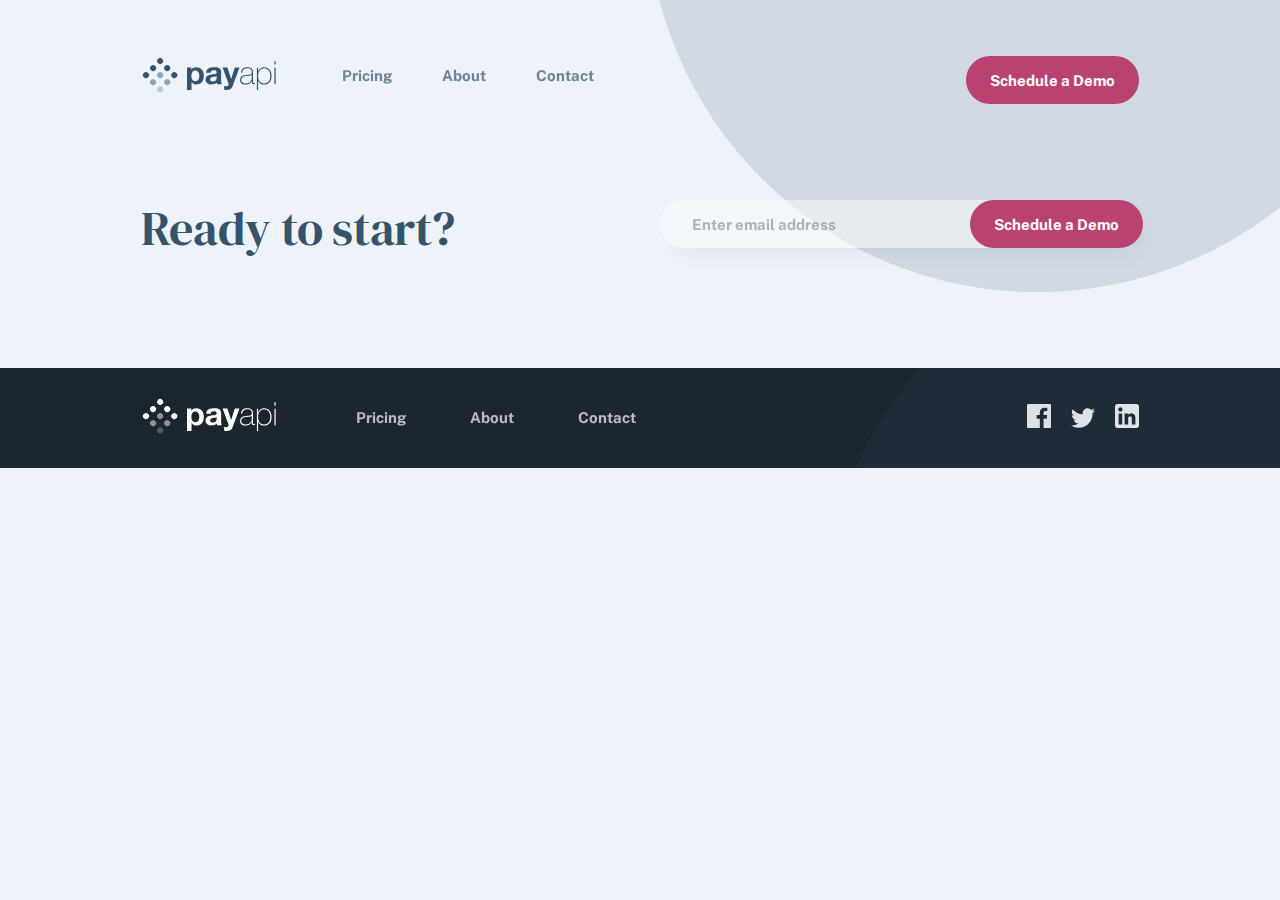
==== about.html @ 4a089a8d "finished pricing page" ====
<!DOCTYPE html>
<html lang="en">
    <head>
        <meta charset="UTF-8">
        <meta name="viewport" content="width=device-width, initial-scale=1">
        <meta http-equiv="X-UA-Compatible" content="ie=edge">
        <title>About Us - PayApi</title>
        <link rel="stylesheet" href="style.css">
        <link rel="preconnect" href="https://fonts.googleapis.com">
        <link rel="preconnect" href="https://fonts.gstatic.com" crossorigin>
        <link href="https://fonts.googleapis.com/css2?family=DM+Serif+Display&family=Public+Sans:wght@400;700&display=swap" rel="stylesheet">
    </head>
    <body>
        <nav role="navigation" class="navigation">
            <a href="index.html"><img src="assets/shared/desktop/logo.svg" alt=""></a>
            <a href="pricing.html">Pricing</a>
            <a href="about.html">About</a>
            <a href="contact.html">Contact</a>
            <button class="scheduleButton" id="navigationButton">Schedule a Demo</button>
            <img id="upperRightCircle2" src="assets/shared/desktop/bg-pattern-circle.svg" alt="">
        </nav>
        
        <div class="homeReady">
            <h5>Ready to start?</h5>
            <form class="formEnterEmail">
                <input type="email" name="email" id="" placeholder="Enter email address">
                <button class="scheduleButton">Schedule a Demo</button>
            </form>
        </div>
        <footer>
            <div class="footerLinks">
                <a href="index.html"><object data="assets/shared/desktop/logo.svg" type=""></object></a>
                <a href="pricing.html">Pricing</a>
                <a href="about.html">About</a>
                <a href="contact.html">Contact</a>
            </div>
            <div class="footerLogos">
                <img src="assets/shared/desktop/facebook.svg" alt="">
                <img src="assets/shared/desktop/twitter.svg" alt="">
                <img src="assets/shared/desktop/linkedin.svg" alt="">
            </div>
            <img id="footerCircle" src="assets/shared/desktop/bg-pattern-circle.svg" alt="">
        </footer>
    </body>
</html>
---- style.css ----
/* General Styles */

body { 
    background-color: #EDF3F8;
    overflow-x: hidden;
    margin: 0;
}

h1 {
    font-family: 'DM Serif Display', sans-serif;
    color: #36536B;
    font-weight: 400;
    font-size: 72px;
    line-height: 72px;
    letter-spacing: -0.55px;
}

h2, h3, h4, h5 { 
    font-family: 'DM Serif Display', sans-serif;
    color: #36536B;
    font-weight: 400;
    font-size: 48px;
    line-height: 56px;
    letter-spacing: -0.37px;
}

p {
    font-family: 'Public Sans', sans-serif;
    color: #6C8294;
    font-weight: 400;
    font-size: 15px;
    line-height: 28px;
}

a {
    text-decoration: none;
    font-family: 'Public Sans', sans-serif;
    color: #36536B;
    font-weight: 700;
    font-size: 15px;
    line-height: 18px;
}

li {
    font-family: 'Public Sans', sans-serif;
    font-weight: 400;
    font-size: 16px;
    line-height: 28px;
    color: #36536B;
}

.scheduleButton {
    background-color: #BA4270;
    font-family: 'Public Sans', sans-serif;
    font-weight: 700;
    color: #FBFCFE;
    font-size: 15px;
    border: none;
    border-radius: 24px;
    width: 173px;
    height: 48px;
}

.scheduleButton:hover {
    background-color: #DA6D97;
    cursor: pointer;
}


/*  SiteWide */
/*  Navigation bar */

.navigation {
    position: relative;
    display: flex;
    margin: 3.5rem 11% 0;
}

.navigation a {
    margin-top: 0.7rem;
    margin-left: 5%;
    opacity: 0.7;
}

.navigation a:hover {
    opacity: 1;
}

.navigation a:nth-child(1) {
    margin: 0 1rem 0 0;
    opacity: 1;
}

#navigationButton {
    margin-left: auto;
    position: relative;
}

#upperRightCircle {
    position: absolute;
    top: -12rem;
    right: -18rem;
    z-index: -1;
}

#upperRightCircle2 {
    position: absolute;
    top: -34rem;
    right: -18rem;
    z-index: -1;
}


/*  Footer*/

footer {
    display: flex;
    justify-content: space-between;
    align-items: center;
    position: relative;
    overflow: hidden;
    padding: 0 11%;
    background-color: #1B262F;
    height: 100px;
}

.footerLinks {
    display: flex;
    justify-content: center;
    align-items: center;
}

.footerLinks a:nth-child(1) {
    filter: brightness(0) invert(1);
    margin-right: 5rem;
    opacity: 1;
}

.footerLinks a {
    color: #FBFCFE;
    opacity: 0.7;
}

.footerLinks a:hover {
    opacity: 1;
}

.footerLinks a:nth-child(3) {
    margin: 0 4rem;
}

.footerLogos img:nth-child(2) {
    margin: 0 1rem;
}

#footerCircle {
    position: absolute;
    top: -8rem;
    right: -20rem;
    z-index: 0;
}


/*  Home page */
/*  Home Header */

.homeHeader {
    margin: 8rem 11% 0rem;
    display: flex;
    justify-content: space-between;
}

.headerText {
    max-width: 36rem;
}

.formEnterEmail {
    position: relative;
}

.formEnterEmail input {
    border-radius: 24px;
    border: none;
    background-color: #FBFCFE;
    box-shadow: 10px 10px 25px -10px rgba(54, 83, 107, 0.25);
    width: 445px;
    height: 46px;
    padding-left: 2rem;
}

input[type=email] {
    font-family: 'Public Sans', sans-serif;
    font-weight: 700;
    font-size: 15px;
    opacity: 0.5;
    color: #36536B;
}

.formEnterEmail button {
    position: absolute;
    margin-left: -10.6rem;
}

.headerText p {
    margin-left: 2rem;
}

.homeHeader img {
    margin-top: -5rem;
}


/*  Who we work with */

.homeWhoWork {
    display: flex;
    background-color: #1B262F;
    overflow: hidden;
    position: relative;
    height: 520px;
    padding: 0 11%;
}

.homeWhoWork img {
    position: absolute;
    top: -20rem;
    left: -15rem;
}

.whoWorkText {
    margin-top: 5rem;
    max-width: 28rem;
}

.whoWorkText h2 {
    color: #FBFCFE;
    margin-bottom: 1.8rem;
}

.whoWorkText p {
    color: #FBFCFE;
    opacity: 0.7;
    line-height: 28px;
    margin-bottom: 3.5rem;
}

.buttonAboutUs {
    color: #FBFCFE;
    letter-spacing: -0.115;
    border-radius: 24px;
    border: 1px solid #FBFCFE;
    padding: 1rem 2rem;
    position: absolute;
}

.buttonAboutUs:hover {
    color: #1B262F;
    background-color: #FFFFFF;
}

.whoWorkLogos {
    filter: brightness(0) invert(1);
    display: flex;
    justify-content: space-between;
    flex-wrap: wrap;
    max-width: 34rem;
    max-height: 10rem;
    margin: 13.5rem 0 0 12%;
}

.workLogos object:nth-child(1), object:nth-child(4) {
    margin-top: 0.5rem;
}


/*  Easy to implement */

.homeEasyTo {
    display: flex;
    margin: 5rem 11%;
}

.homeEasyTo img {
    margin-left: -4rem;
}

.easyToText {
    margin: 3.5rem 6% 0;
    max-width: 26rem;
}

.easyToText h3 {
    letter-spacing: -0.37px;
    margin-bottom: 0rem;
}


/*  Simple UI & UX */

.homeSimpleUi {
    position: relative;
    display: flex;
    justify-content: space-between;
    margin: -5rem 11%;
}

.simpleUiText {
    max-width: 30rem;
    margin-top: 11rem;
}

.simpleUiText h4 {
    margin-bottom: 1rem;
}

.homeSimpleUi img:nth-child(2) {
    margin-right: -3rem;
}

.homeSimpleUi img:nth-child(3) {
    position: absolute;
    top: -5rem;
    right: -35rem;
    z-index: -1;
}


/*  Home Advantages */

.homeAdvantages {
    margin: 8rem 11% 0;
    display: flex;
    justify-content: space-between;
}

.advantagesColumn {
    display: flex;
    flex-direction: column;
    align-items: center;
    max-width: 23rem;
}

.advantagesColumn p {
    text-align: center;
}


/*  Ready to start? */

.homeReady {
    display: flex;
    justify-content: space-between;
    margin: 6rem 11% 2rem;
}

.homeReady h5 {
    margin-top: 0;
}


/*  Pricing Page */
/*   */

.pricingTitle {
    margin: 7rem 11% 2rem;
}

.pricingPlans {
    margin: 0 11%;
    display: flex;
    justify-content: space-between;
    margin-bottom: 10rem;
}

.pricePlan {
    max-width: 27%;
}


.planTitle {
    color: #BA4270;
    letter-spacing: -0.246px;
    font-size: 32px;
    line-height: 40px;
}

.planDescription {
    font-style: italic;
}

.planPrice {
    font-size: 56px;
    font-family: "DM Serif Display";
    color: #36536B;
    margin-top: 2.2rem;
}

.firstLine {
    margin-bottom: 2rem;
}

.pricePlan ul {
    margin-left: -1.7rem;
}

.checkmark {
    list-style-type: '\2713';
    padding-left: 1rem;
    margin-top: 0.7rem;
}

.notChecked {
    list-style-type: none;
    padding-left: 1rem;
    margin-top: 0.7rem;
}

.secondLine {
    margin: 2rem 0
}

.pricePlan a {
    color: #36536B;
    letter-spacing: -0.115;
    border-radius: 24px;
    border: 1px solid #36536B;
    padding: 1rem 2rem;
    position: absolute;
}

.pricePlan a:hover {
    color: #FBFCFE;
    background-color: #36536B;
}
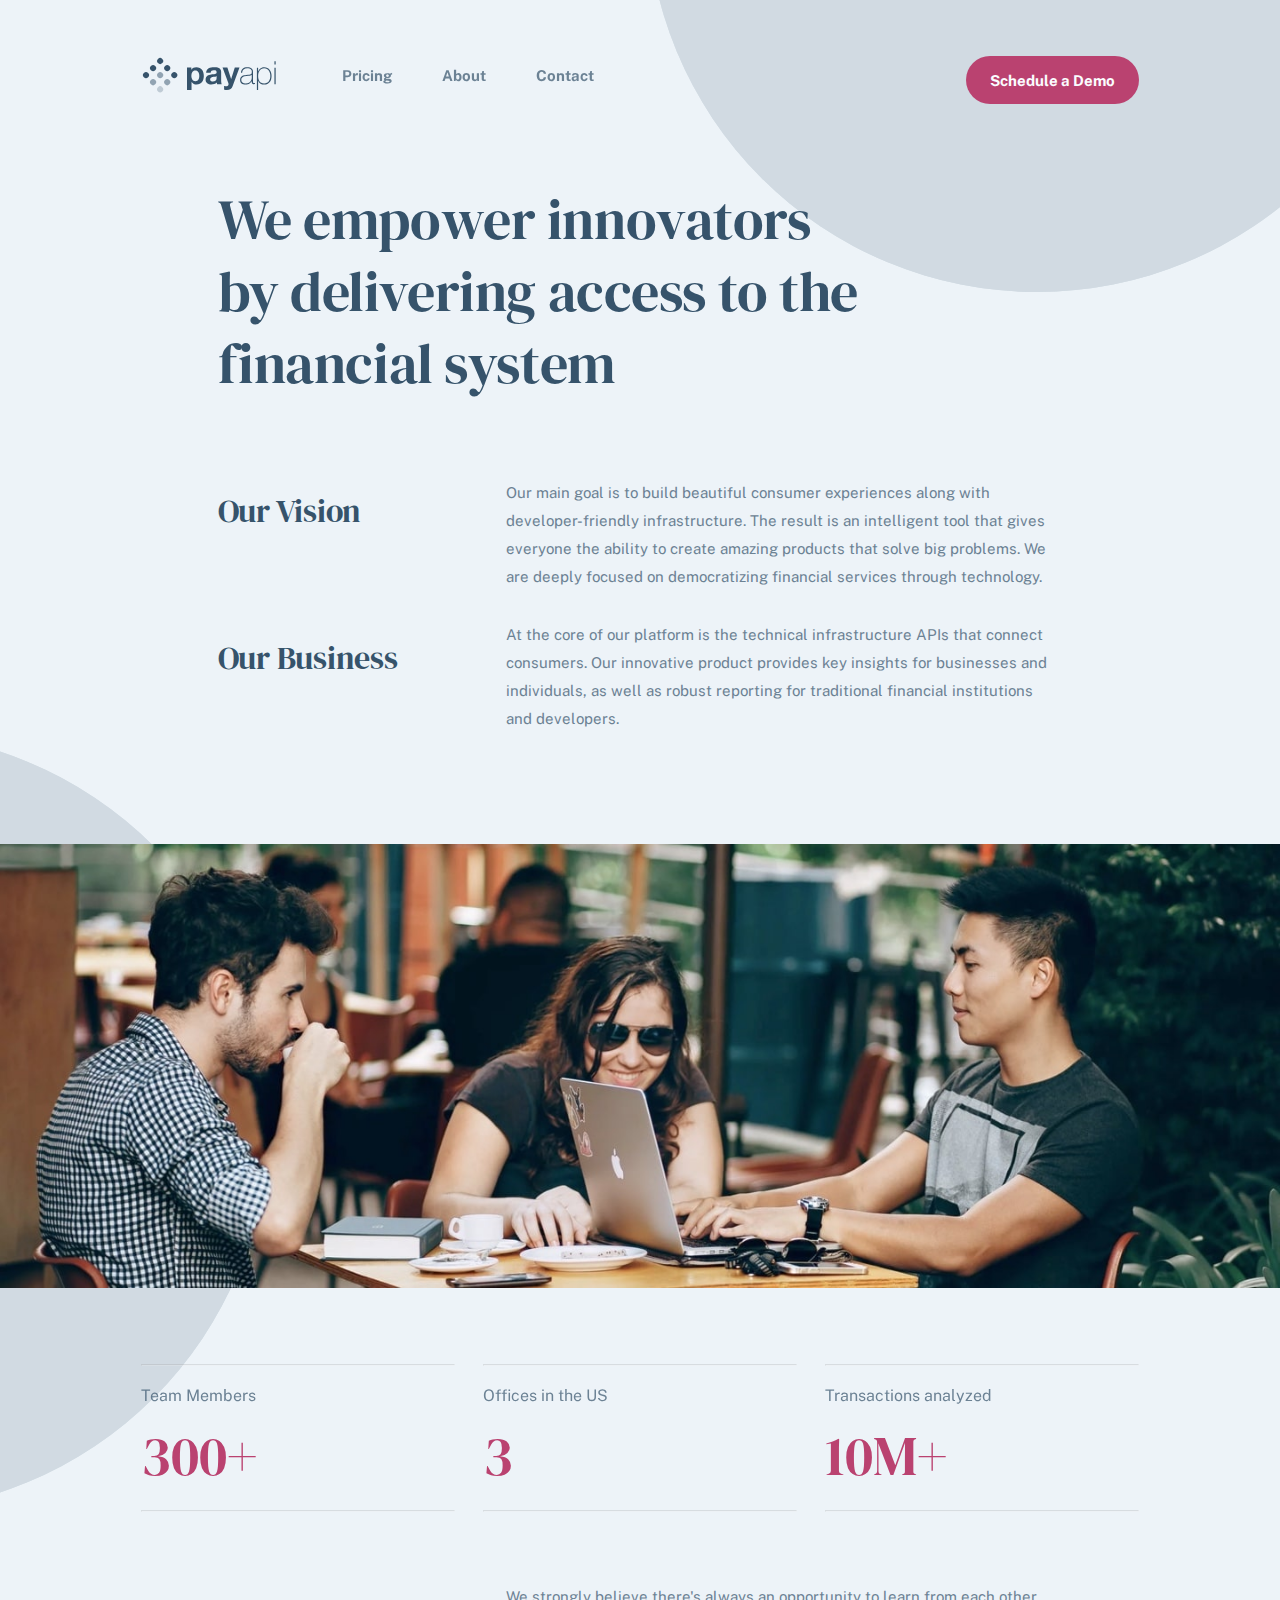
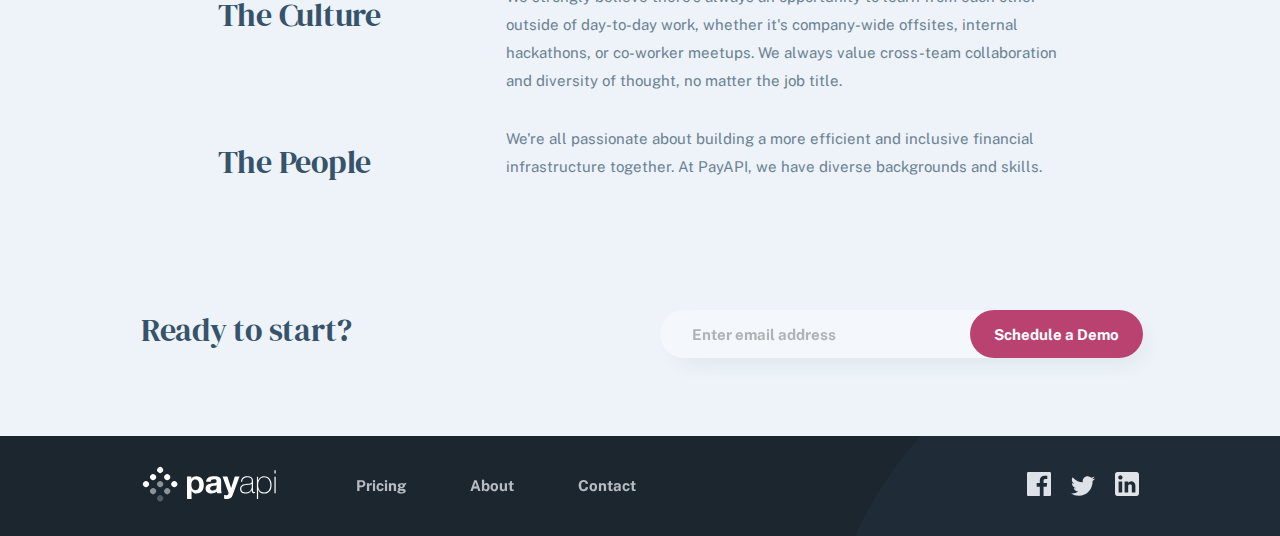
==== commit 86a5ef3b: "finished about us page" ====
--- a/about.html
+++ b/about.html
@@ -20,6 +20,58 @@
             <img id="upperRightCircle2" src="assets/shared/desktop/bg-pattern-circle.svg" alt="">
         </nav>
         
+        <div class="aboutTitle">
+            <h1>We empower innovators by delivering access to the financial system</h1>
+        </div>
+
+        <div class="aboutTextContainer">
+            <div class="aboutText">
+                <h2>Our Vision</h2>
+                <p>Our main goal is to build beautiful consumer experiences along with developer-friendly infrastructure. The result is an intelligent tool that gives everyone the ability to create amazing products that solve big problems. We are deeply focused on democratizing financial services through technology. </p>
+            </div>
+            <div class="aboutText">
+                <h3>Our Business</h3>
+                <p>At the core of our platform is the technical infrastructure APIs that connect consumers. Our innovative product provides key insights for businesses and individuals, as well as robust reporting for traditional financial institutions and developers. </p>
+            </div>
+        </div>
+
+        <div class="aboutImage">
+            <img src="assets/about/desktop/image-team-members.jpg" alt="">
+            <img src="assets/shared/desktop/bg-pattern-circle.svg" alt="">
+        </div>
+
+        <div class="aboutStatsContainer">
+            <div class="aboutStats">
+                <hr>
+                <p>Team Members</p>
+                <p>300+</p>
+                <hr>
+            </div>
+            <div class="aboutStats">
+                <hr>
+                <p>Offices in the US</p>
+                <p>3</p>
+                <hr>
+            </div>
+            <div class="aboutStats">
+                <hr>
+                <p>Transactions analyzed</p>
+                <p>10M+</p>
+                <hr>
+            </div>
+        </div>
+
+        <div class="aboutTextContainer">
+            <div class="aboutText">
+                <h2>The Culture</h2>
+                <p>We strongly believe there's always an opportunity to learn from each other outside of day-to-day work, whether it's company-wide offsites, internal hackathons, or co-worker meetups. We always value cross-team collaboration and diversity of thought, no matter the job title.</p>
+            </div>
+            <div class="aboutText">
+                <h3>The People</h3>
+                <p>We're all passionate about building a more efficient and inclusive financial infrastructure together. At PayAPI, we have diverse backgrounds and skills.</p>
+            </div>
+        </div>
+
         <div class="homeReady">
             <h5>Ready to start?</h5>
             <form class="formEnterEmail">
--- a/style.css
+++ b/style.css
@@ -47,6 +47,11 @@
     font-size: 16px;
     line-height: 28px;
     color: #36536B;
+}
+
+hr {
+    background: #36536B;
+    opacity: 0.25;
 }
 
 .scheduleButton {
@@ -359,7 +364,7 @@
 
 
 /*  Pricing Page */
-/*   */
+
 
 .pricingTitle {
     margin: 7rem 11% 2rem;
@@ -376,6 +381,7 @@
     max-width: 27%;
 }
 
+/*  price plan content */
 
 .planTitle {
     color: #BA4270;
@@ -431,4 +437,88 @@
 .pricePlan a:hover {
     color: #FBFCFE;
     background-color: #36536B;
+}
+
+
+/*  About us page */
+/*  page h1 */
+
+.aboutTitle {
+    margin: 5rem 17% 4rem;
+    max-width: 41rem;
+
+}
+
+.aboutTitle h1 {
+    font-size: 56px;
+    letter-spacing: -0.43px
+}
+
+/*  Our Vision */
+
+.aboutTextContainer {
+    margin: 0 17%;
+}
+
+.aboutText {
+    display: flex;
+}
+
+.aboutText h2, h3, h4, h5 {
+    font-size: 32px;
+    line-height: 40px;
+    letter-spacing: -0.246px;
+    min-width: 12rem;
+}
+
+.aboutText p {
+    max-width: 38rem;
+    margin-left: 6rem;
+}
+
+
+/*  Image middle of the page */
+
+.aboutImage {
+    position: relative;
+    margin: 6rem 0 4rem;
+}
+
+.aboutImage img:nth-child(1) {
+    width: 100%;
+    max-width: 100rem;
+}
+
+.aboutImage img:nth-child(2) {
+    position: absolute;
+    top: -7rem;
+    left: -32rem;
+    z-index: -1;
+}
+
+
+/*  Statistics */
+
+.aboutStatsContainer {
+    margin: 0 11% 3rem;
+    display: flex;
+    justify-content: space-between;
+}
+
+.aboutStats {
+    width: 31.5%;
+}
+
+.aboutStats p {
+    font-size: 16px;
+    opacity: 0.7;
+    color: #36536B;
+}
+
+.aboutStats p:nth-child(3) {
+    font-family: "DM Serif Display";
+    color: #BA4270;
+    font-size: 56px;
+    opacity: 1;
+    margin: 2rem 0 2.5rem;
 }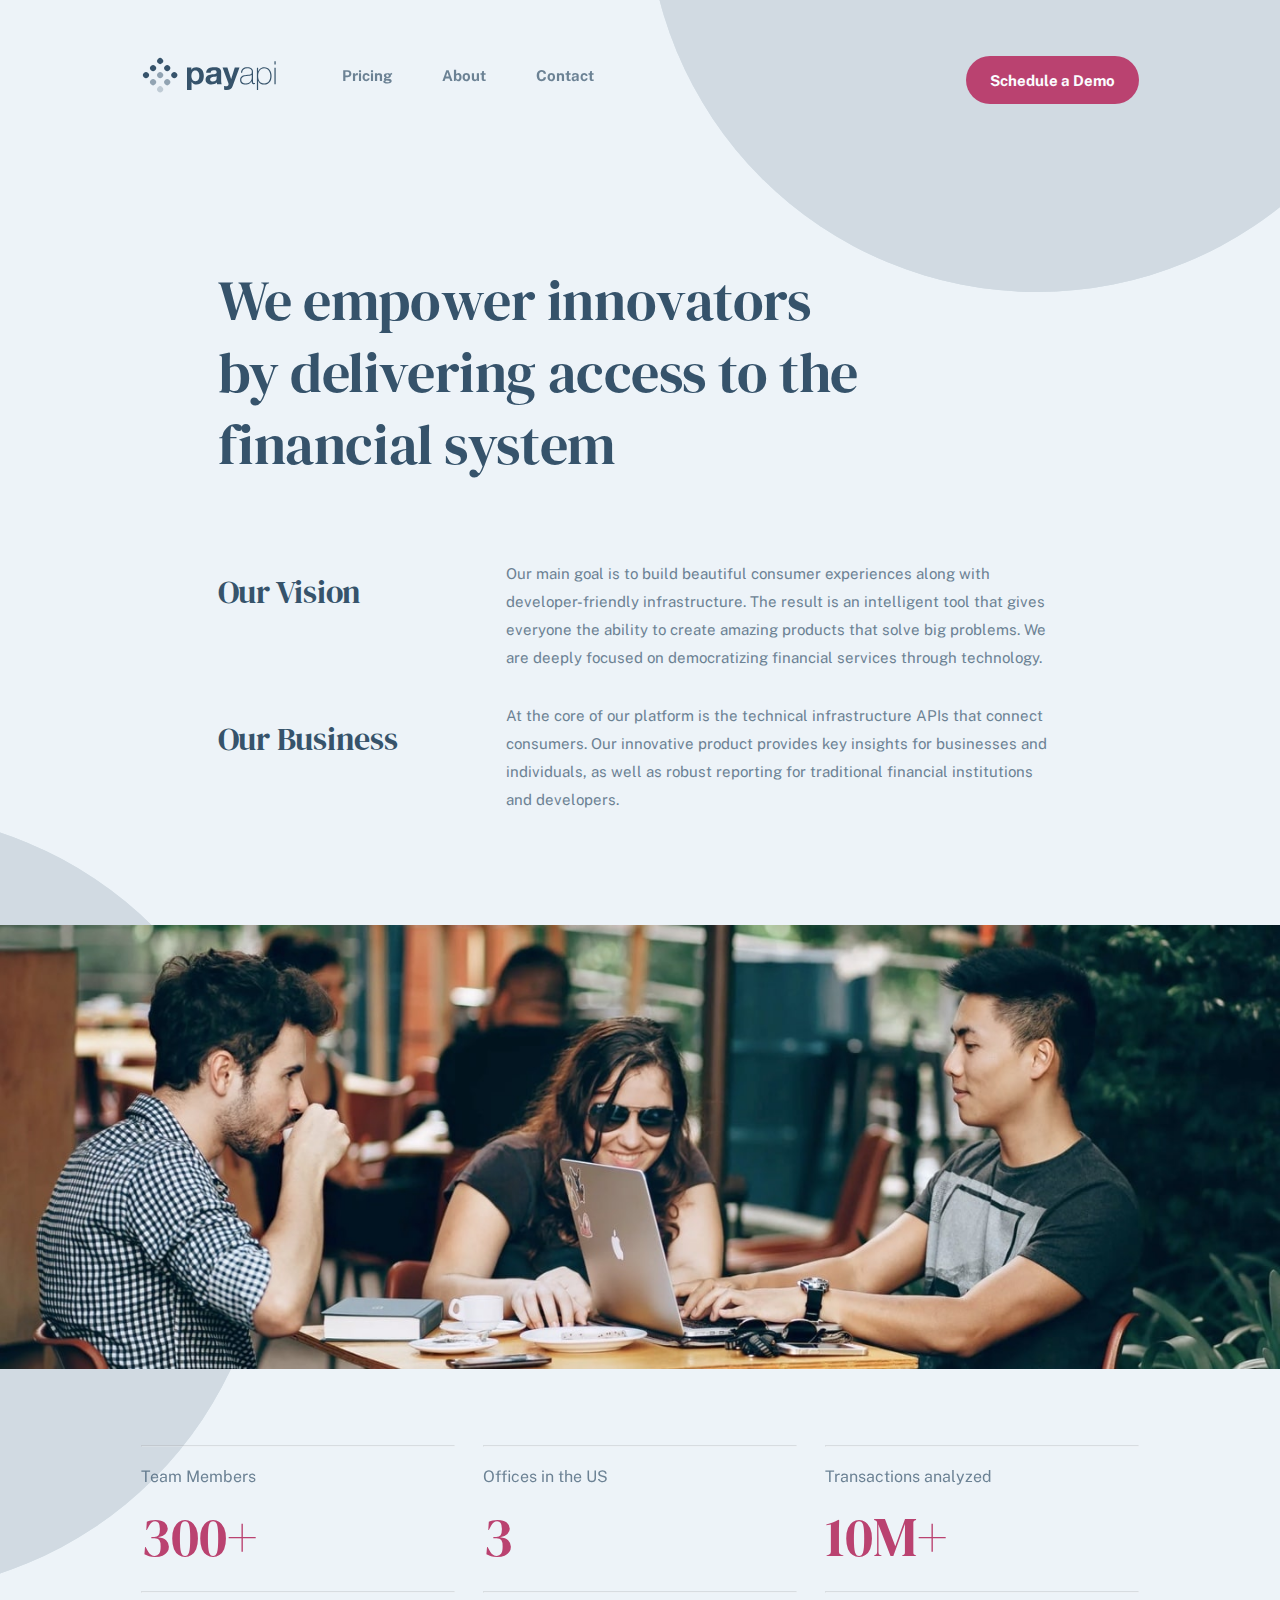
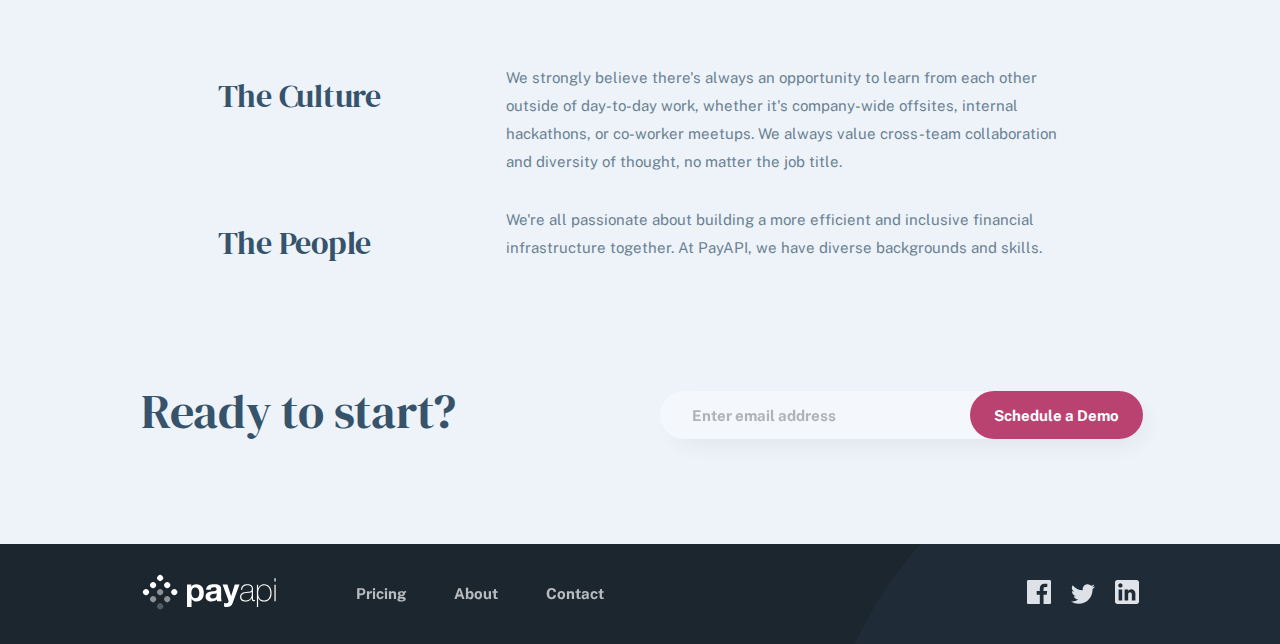
==== commit 5ff5e6c6: "started making pricing page responsive" ====
--- a/about.html
+++ b/about.html
@@ -19,6 +19,19 @@
             <button class="scheduleButton" id="navigationButton">Schedule a Demo</button>
             <img id="upperRightCircle2" src="assets/shared/desktop/bg-pattern-circle.svg" alt="">
         </nav>
+
+        <div class="mobileTopNav">
+            <a href="index.html"><img src="assets/shared/desktop/logo.svg" alt=""></a>
+            <div id="myLinks">
+                <a href="pricing.html">Pricing</a>
+                <a href="about.html">About</a>
+                <a href="contact.html">Contact</a>
+            </div>
+            <a href="javascript:void(0);" class="icon" onclick="myFunction()">
+                <img src="assets/shared/mobile/menu.svg" alt="">
+            </a>
+            <img id="upperRightCircle3" src="assets/shared/desktop/bg-pattern-circle.svg" alt="">
+        </div>
         
         <div class="aboutTitle">
             <h1>We empower innovators by delivering access to the financial system</h1>
@@ -93,5 +106,6 @@
             </div>
             <img id="footerCircle" src="assets/shared/desktop/bg-pattern-circle.svg" alt="">
         </footer>
+        <script src="script.js"></script>
     </body>
 </html>--- a/style.css
+++ b/style.css
@@ -108,77 +108,28 @@
     z-index: -1;
 }
 
-#upperRightCircle2 {
+#upperRightCircle0 {
+    position: absolute;
+    visibility: hidden;
+}
+
+#upperRightCircle2, upperRightCircle3 {
     position: absolute;
     top: -34rem;
     right: -18rem;
     z-index: -1;
 }
 
-
-/*  Footer*/
-
-footer {
-    display: flex;
-    justify-content: space-between;
-    align-items: center;
-    position: relative;
-    overflow: hidden;
-    padding: 0 11%;
-    background-color: #1B262F;
-    height: 100px;
-}
-
-.footerLinks {
-    display: flex;
-    justify-content: center;
-    align-items: center;
-}
-
-.footerLinks a:nth-child(1) {
-    filter: brightness(0) invert(1);
-    margin-right: 5rem;
-    opacity: 1;
-}
-
-.footerLinks a {
-    color: #FBFCFE;
-    opacity: 0.7;
-}
-
-.footerLinks a:hover {
-    opacity: 1;
-}
-
-.footerLinks a:nth-child(3) {
-    margin: 0 4rem;
-}
-
-.footerLogos img:nth-child(2) {
-    margin: 0 1rem;
-}
-
-#footerCircle {
+#upperRightCircle3 {
     position: absolute;
-    top: -8rem;
-    right: -20rem;
-    z-index: 0;
-}
-
-
-/*  Home page */
-/*  Home Header */
-
-.homeHeader {
-    margin: 8rem 11% 0rem;
-    display: flex;
-    justify-content: space-between;
-}
-
-.headerText {
-    max-width: 36rem;
-}
-
+    visibility: hidden;
+}
+
+.mobileTopNav {
+    visibility: hidden;
+}
+
+/*  Schedule a demo section  */
 .formEnterEmail {
     position: relative;
 }
@@ -193,7 +144,7 @@
     padding-left: 2rem;
 }
 
-input[type=email] {
+.formEnterEmail input[type=email] {
     font-family: 'Public Sans', sans-serif;
     font-weight: 700;
     font-size: 15px;
@@ -204,6 +155,68 @@
 .formEnterEmail button {
     position: absolute;
     margin-left: -10.6rem;
+}
+
+/*  Footer*/
+footer {
+    display: flex;
+    justify-content: space-between;
+    align-items: center;
+    position: relative;
+    overflow: hidden;
+    padding: 0 11%;
+    background-color: #1B262F;
+    height: 100px;
+}
+
+.footerLinks {
+    display: flex;
+    justify-content: center;
+    align-items: center;
+}
+
+.footerLinks a:nth-child(1) {
+    filter: brightness(0) invert(1);
+    margin-right: 5rem;
+    opacity: 1;
+}
+
+.footerLinks a {
+    color: #FBFCFE;
+    opacity: 0.7;
+}
+
+.footerLinks a:hover {
+    opacity: 1;
+}
+
+.footerLinks a:nth-child(3) {
+    margin: 0 3rem;
+}
+
+.footerLogos img:nth-child(2) {
+    margin: 0 1rem;
+}
+
+#footerCircle {
+    position: absolute;
+    top: -8rem;
+    right: -20rem;
+    z-index: 0;
+}
+
+
+/*  Home page */
+/*  Home Header */
+
+.homeHeader {
+    margin: 8rem 11% 0rem;
+    display: flex;
+    justify-content: space-between;
+}
+
+.headerText {
+    max-width: 36rem;
 }
 
 .headerText p {
@@ -273,7 +286,7 @@
     margin: 13.5rem 0 0 12%;
 }
 
-.workLogos object:nth-child(1), object:nth-child(4) {
+.whoWorkLogos object:nth-child(1), object:nth-child(4) {
     margin-top: 0.5rem;
 }
 
@@ -297,6 +310,8 @@
 .easyToText h3 {
     letter-spacing: -0.37px;
     margin-bottom: 0rem;
+    font-size: 48px;
+    margin-bottom: 2rem;
 }
 
 
@@ -315,7 +330,8 @@
 }
 
 .simpleUiText h4 {
-    margin-bottom: 1rem;
+    margin-bottom: 2rem;
+    font-size: 48px;
 }
 
 .homeSimpleUi img:nth-child(2) {
@@ -342,7 +358,15 @@
     display: flex;
     flex-direction: column;
     align-items: center;
-    max-width: 23rem;
+    max-width: 31%;
+}
+
+.advantagesColumn p:nth-child(2) {
+    opacity: 1;
+    color: #36536B;
+    font-weight: 700;
+    margin: 2rem 0 0.3rem 0;
+    font-size: 18px;
 }
 
 .advantagesColumn p {
@@ -360,11 +384,12 @@
 
 .homeReady h5 {
     margin-top: 0;
+    font-size: 48px;
 }
 
 
 /*  Pricing Page */
-
+/*  Header */
 
 .pricingTitle {
     margin: 7rem 11% 2rem;
@@ -419,6 +444,7 @@
     list-style-type: none;
     padding-left: 1rem;
     margin-top: 0.7rem;
+    opacity: 0.6;
 }
 
 .secondLine {
@@ -486,7 +512,7 @@
 
 .aboutImage img:nth-child(1) {
     width: 100%;
-    max-width: 100rem;
+    max-width: 120rem;
 }
 
 .aboutImage img:nth-child(2) {
@@ -521,4 +547,503 @@
     font-size: 56px;
     opacity: 1;
     margin: 2rem 0 2.5rem;
+}
+
+
+/*  Contact us page */
+/*  page h1 */
+.contactTitle {
+    margin: 5rem 11% 0;
+}
+
+.contactTitle h1 {
+    font-size: 56px;
+    max-width: 40rem;
+}
+
+/*  Contact form from top to bottom */
+.contactFormContainer {
+    margin: 4rem 11% 0;
+    display: flex;
+}
+
+.contactForm input[type=text], .contactForm input[type=email] {
+    border: none;
+    border-bottom: 1px solid #36536B;
+    opacity: 0.5;
+    font-weight: 400;
+    font-size: 15px;
+    letter-spacing: -0.115px;
+    padding: 0 0 1rem 1rem;
+    color: #36536B;
+    margin-bottom: 1.5rem;
+    background-color: #EDF3F8;
+    width: 100%;
+}
+
+.checkBox {
+    width: 24px;
+    height: 24px;
+    filter: invert(16%);
+}
+
+.checkText {
+    font-family: "Public Sans";
+    font-size: 15px;
+    font-weight: 400;
+    letter-spacing: -0.115px;
+    color: #36536B;
+    display: inline-block;
+    width: 24rem;
+    margin-left: 1rem;
+}
+
+.formButton {
+    color: #36536B;
+    font-size: 15px;
+    font-weight: 700;
+    letter-spacing: -0.115;
+    border-radius: 24px;
+    border: 1px solid #36536B;
+    padding: 1rem 3rem;
+    background-color: #EDF3F8;
+    margin: 2rem 0 0;
+}
+
+.formButton:hover {
+    color: #FBFCFE;
+    background-color: #36536B;
+    cursor: pointer;
+}
+
+/*  Contact page logos */
+.contactLogosContainer {
+    display: flex;
+    flex-direction: column;
+    justify-content: center;
+    margin: -6rem 0 0 5rem;
+}
+
+.contactLogosContainer p {
+    font-family: "DM Serif Display";
+    font-size: 24px;
+    color: #36536B;
+    opacity: 0.75;
+    max-width: 30rem;
+    margin-bottom: 2.5rem;
+}
+
+.formLogos {
+    display: flex;
+    justify-content: space-between;
+    flex-wrap: wrap;
+    max-width: 34rem;
+    margin: 0rem;
+}
+
+.formLogos object:nth-child(1) {
+    margin-top: 0.5rem;
+}
+
+.formLogos object:nth-child(4) {
+    margin-top: 2.5rem;
+}
+
+.formLogos object:nth-child(5),  .formLogos object:nth-child(6) {
+    margin-top: 2rem;
+}
+
+
+@media screen and (max-width: 1090px) {
+    /*  margins from al containers */
+    .navigation {
+        margin: 3.5rem 4% 0;
+    }
+
+    footer {
+        padding: 0 4%;
+    }
+
+    /*  Home Page */
+    .homeHeader {
+        margin: 8rem 4% 0rem;
+    }
+
+    .homeWhoWork {
+        padding: 0 4%;
+    }
+
+    .homeEasyTo {
+        margin: 5rem 4%;
+    }
+
+    .homeSimpleUi {
+        margin: -5rem 4%;
+    }
+
+    .homeAdvantages {
+        margin: 8rem 4% 0;
+    }
+
+    .homeReady {
+        margin: 6rem 4% 2rem;
+    }
+
+    /*  Pricing Page */
+    .pricingTitle {
+        margin: 7rem 4% 2rem;
+    }
+
+    .pricingPlans {
+        margin: 0 4%;
+    }
+
+    .pricePlan {
+        max-width: 31%;
+    }
+}
+
+@media screen and (max-width: 920px) {
+    /* nav circle */
+    #upperRightCircle {
+        top: -40rem;
+        margin-left: -30rem;
+        left: 50%;
+        right: 50%rem;
+        width: 949px;
+    }
+    /*  Home Page */
+    /*  Header */
+    .homeHeader {
+        flex-direction: column-reverse;
+        justify-content: space-between;
+        align-items: center;
+        margin-top: 5rem;
+        margin-bottom: 5rem;
+    }
+
+    .homeHeader img {
+        max-height: 400px;
+        margin-left: 1rem;
+        margin-bottom: -3.5rem;
+    }
+
+    .headerText {
+        display: flex;
+        flex-direction: column;
+        align-items: center;
+        max-width: 32rem;
+        text-align: center;
+    }
+
+    .headerText h1 {
+        font-size: 48px;
+    }
+
+    /*  Who we work with */
+    .homeWhoWork {
+        display: flex;
+        flex-direction: column-reverse;
+        justify-content: flex-end;
+        align-items: center;
+        height: 718px;
+    }
+
+    .whoWorkLogos {
+        height: 30rem;
+        margin: 7rem 0 0 0;
+    }
+
+    .homeWhoWork img {
+        position: absolute;
+        top: -20rem;
+        left: -15rem;
+    }
+    
+    .whoWorkText {
+        margin-top: 1rem;
+        text-align: center;
+    }
+    
+    .whoWorkText p {
+        margin-bottom: 2.5rem;
+    }
+
+    .homeWhoWork img {
+        top: -40rem;
+        margin-left: -30rem;
+        left: 50%;
+        right: 50%;
+        width: 949px;
+    }
+
+    .buttonAboutUs {
+        margin-left: -4rem;
+    }
+
+    /*  Easy to implement */
+    .homeEasyTo {
+        display: flex;
+        flex-direction: column;
+        align-items: center;
+        margin: 4rem 4%;
+    }
+    
+    .homeEasyTo img {
+        margin-left: 2.8rem;
+        max-width: 550px;
+    }
+    
+    .easyToText {
+        margin: -6rem 0 0 0;
+        text-align: center;
+        max-width: 36rem;
+    }
+    
+    /*  Simple UI & UX */
+    .homeSimpleUi {
+        flex-direction: column-reverse;
+        align-items: center;
+        justify-content: baseline;
+        margin: 0rem 4%;
+    }
+    
+    .simpleUiText {
+        max-width: 35rem;
+        margin-top: -5rem;
+        text-align: center;
+    }
+    
+    .simpleUiText h4 {
+        margin-bottom: 2rem;
+    }
+    
+    .homeSimpleUi img:nth-child(2) {
+        max-width: 503px;
+    }
+    
+    .homeSimpleUi img:nth-child(3) {
+        display: none;
+    }
+
+    /*  Home Advantages */
+    .homeAdvantages {
+        margin: 6rem 4% 0;
+        display: flex;
+        justify-content: space-between;
+    }
+
+    /*  Ready to start? */
+
+    .homeReady {
+        display: flex;
+        justify-content: space-between;
+        align-items: center;
+        flex-direction: column;
+        margin: 6rem 0 6rem;
+    }
+
+    .homeReady h5 {
+        margin-bottom: 3rem;
+    }
+
+    /*  Pricing Page */
+    .pricingTitle {
+        margin: 0rem 4% 2rem;
+        text-align: center;
+    }
+
+    .pricePlan {
+        text-align: center;
+        max-width: 32%;
+        margin-bottom: 4rem;
+    }
+
+    .pricePlan ul{
+        text-align: left;
+        margin-left: 10%;
+    }
+
+    .pricePlan a {
+        margin-left: -5rem;
+    }
+
+    .planTitle {
+        letter-spacing: -0.18px;
+        font-size: 24px;
+        line-height: 40px;
+    }
+    
+    .planPrice {
+        font-size: 48px;
+    }
+}
+
+@media screen and (max-width: 720px) {
+    .pricingPlans {
+        flex-direction: column;
+    }
+
+    .pricePlan {
+        max-width: 100%;
+    }
+
+}
+
+@media screen and (max-width: 660px) {
+    /*  Site Wide */
+    footer {
+        flex-direction: column;
+        justify-content: space-evenly;
+        height: 350px;
+    }
+    
+    .footerLinks {
+        display: flex;
+        justify-content: center;
+        align-items: center;
+        flex-direction: column;
+    }
+    
+    .footerLinks a:nth-child(1) {
+        filter: brightness(0) invert(1);
+        margin: 2rem 1rem 2rem 0;
+        margin-right: 1rem;
+        opacity: 1;
+    }
+
+    .footerLinks a:nth-child(3) {
+        margin: 2rem 0rem;
+    }
+    
+    #footerCircle {
+        top: 12rem;
+        margin-left: -30rem;
+        left: 50%;
+        right: 50%rem;
+        width: 949px;
+    }
+
+}
+
+@media screen and (max-width: 570px) {
+    /*  Site wide */
+    /*  Hide normal navigation */
+    #upperRightCircle0
+
+    .navigation {
+        visibility: hidden;
+    }
+
+    /*  Mobile navigation */
+    .mobileTopNav {
+        overflow: hidden;
+        background-color: #D2DBE3;
+        position: relative;
+        margin-top: -7rem;
+        visibility: visible;
+        padding-top: 3rem;
+        padding-bottom: 2rem;
+    }
+    
+    .mobileTopNav #myLinks {
+        display: none;
+    }
+    
+    .mobileTopNav a {
+        color: #36536B;
+        padding: 14px 16px;
+        text-decoration: none;
+        font-size: 17px;
+        display: block;
+    }
+    
+    .mobileTopNav a.icon {
+        display: block;
+        position: absolute;
+        right: 0;
+        top: 55px;
+    }
+    
+    .mobileTopNav a:hover {
+        background-color: #ddd;
+        color: white;
+    }
+    
+    .active {
+        background-color: #04AA6D;
+        color: white;
+    }
+
+    /*  Home Page */
+    /*  home header */
+    .headerText {
+        max-width: 20rem;
+    }
+
+    .headerText h1 {
+        font-size: 32px;
+        line-height: 36px;
+    }
+
+    /*  Schedule a Demo input */
+    .formEnterEmail {
+        display: flex;
+        flex-direction: column;
+        align-items: center;
+        position: relative;
+        width: 80%;
+    }
+    
+    .formEnterEmail input {
+        width: 100%;
+    }
+    
+    .formEnterEmail button {
+        position: relative;
+        margin-left: 0rem;
+        margin-top: 1rem;
+        width: 100%;
+    }
+
+    /*  Who we work with */
+    .whoWorkLogos {
+        max-width: 20rem;
+    }
+
+    .whoWorkText h2 {
+        font-size: 32px;
+        margin-bottom: 0;
+    }
+
+    /*  Easy to implement */
+    .homeEasyTo img {
+        max-width: 420px;
+    }
+
+    .easyToText h3 {
+        font-size: 36px;
+        margin: 4rem 0 1rem 0;
+    }
+
+    /*  Simple UI */
+    .homeSimpleUi img:nth-child(2) {
+        max-width: 400px;
+    }
+
+    .simpleUiText h4 {
+        font-size: 36px;
+        margin: 4rem 0 2rem 0;
+    }
+
+    /*  Home Advantages */
+    .homeAdvantages {
+        flex-direction: column;
+        margin-top: 5rem;
+    }
+
+    .advantagesColumn {
+        max-width: 100%;
+        margin-bottom: 3rem;
+    }
 }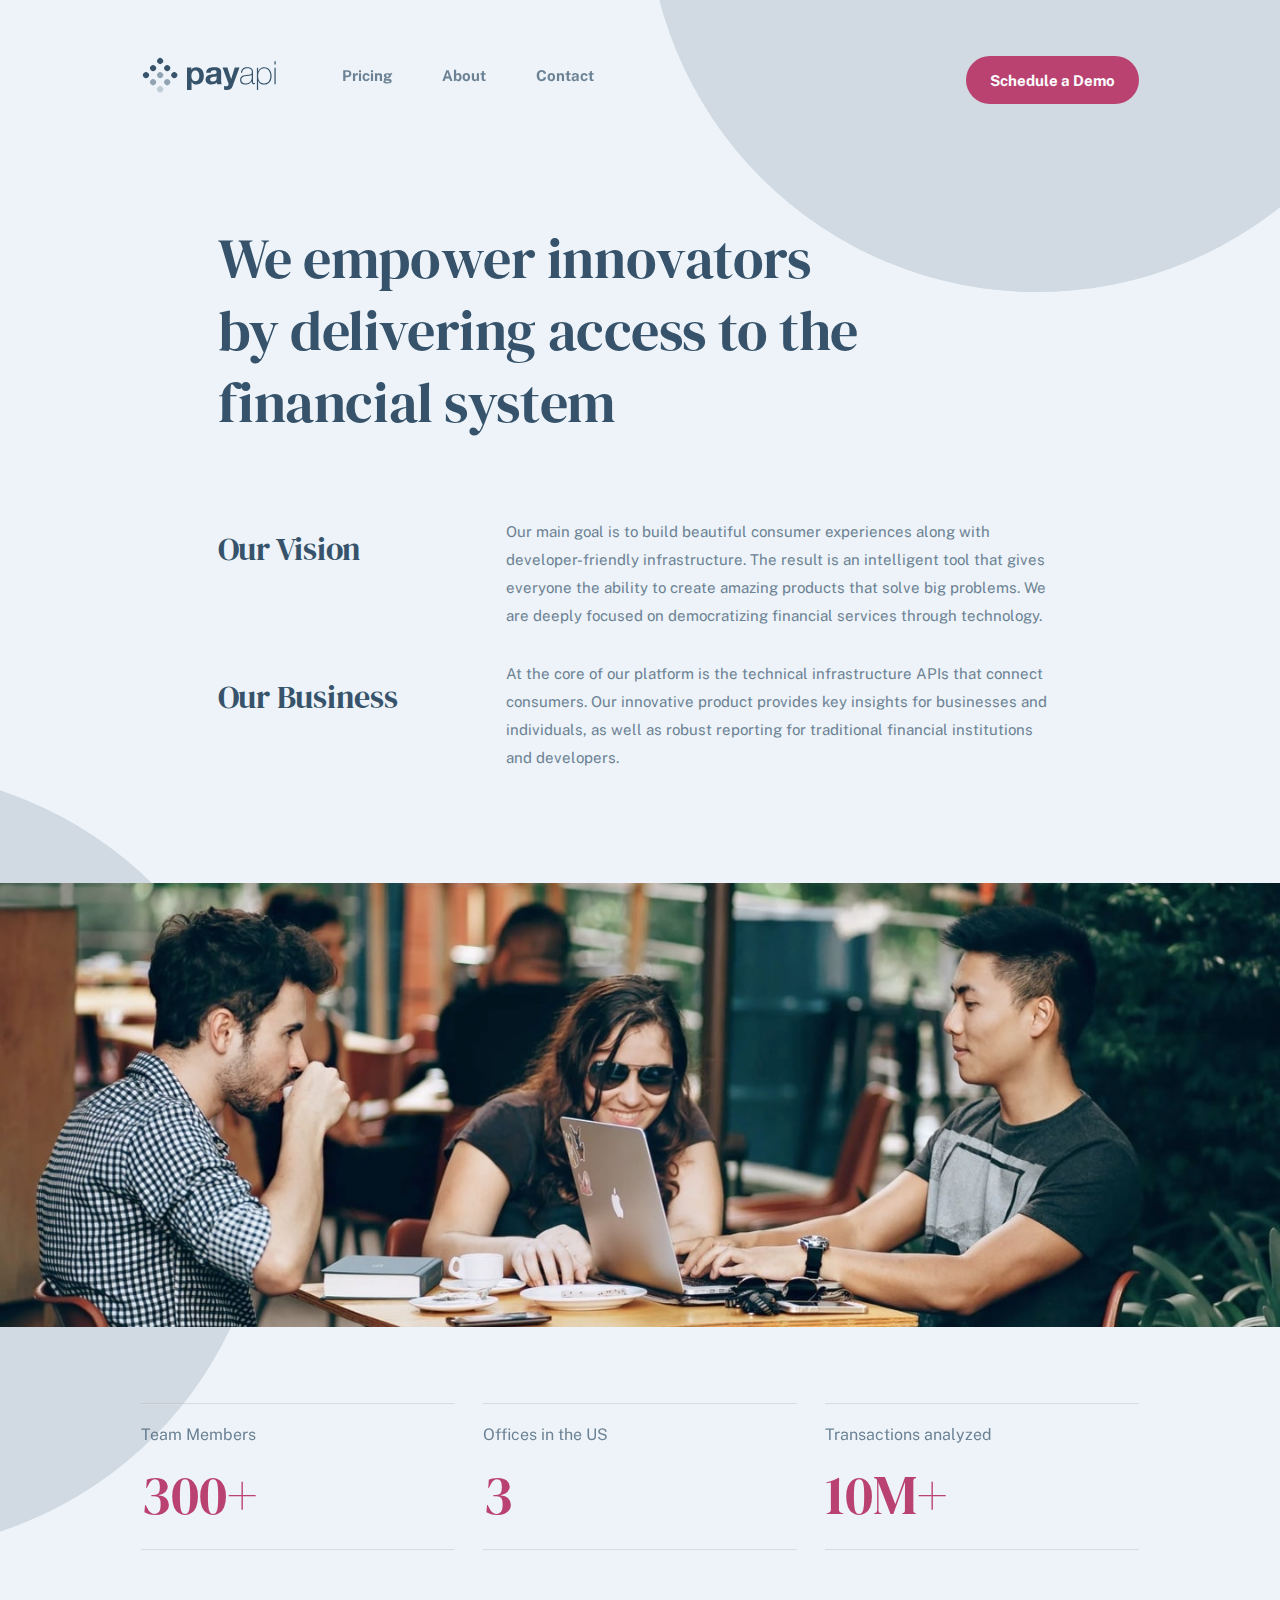
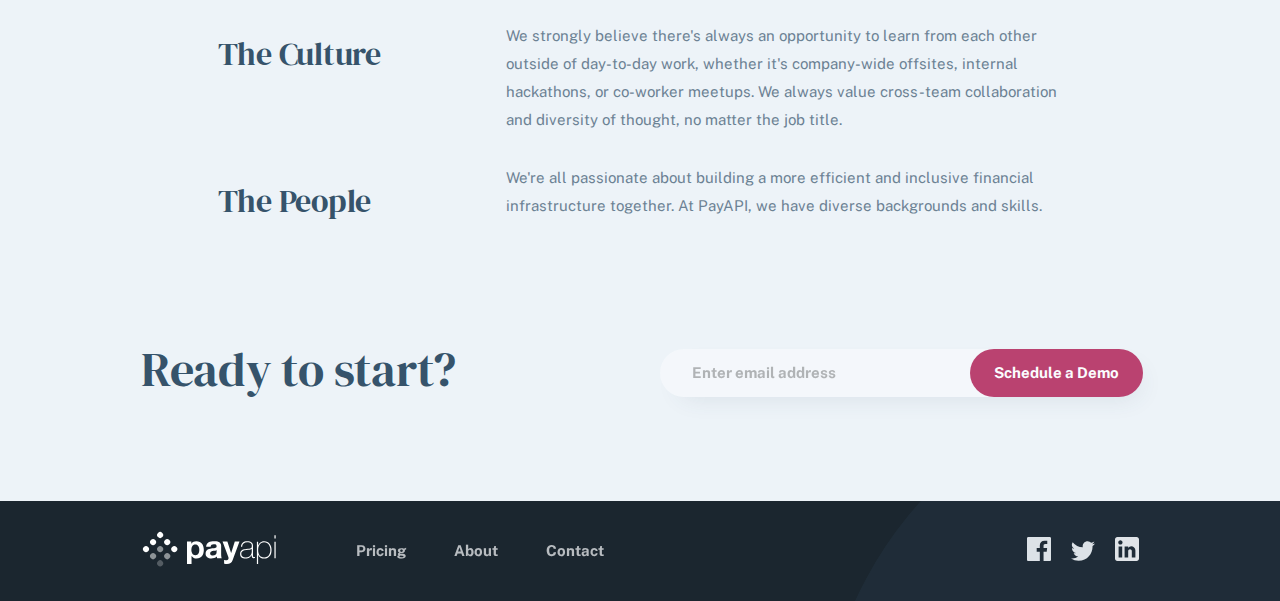
==== commit 509a9c13: "Finalised the website" ====
--- a/about.html
+++ b/about.html
@@ -49,13 +49,14 @@
         </div>
 
         <div class="aboutImage">
-            <img src="assets/about/desktop/image-team-members.jpg" alt="">
-            <img src="assets/shared/desktop/bg-pattern-circle.svg" alt="">
+            <img id="aboutImage1" src="assets/about/desktop/image-team-members.jpg" alt="">
+            <img id="aboutImage2" src="assets/about/mobile/image-team-members.jpg" alt="">
+            <img id="aboutCircle" src="assets/shared/desktop/bg-pattern-circle.svg" alt="">
         </div>
 
         <div class="aboutStatsContainer">
             <div class="aboutStats">
-                <hr>
+                <hr id="hrDisplay">
                 <p>Team Members</p>
                 <p>300+</p>
                 <hr>
@@ -70,7 +71,7 @@
                 <hr>
                 <p>Transactions analyzed</p>
                 <p>10M+</p>
-                <hr>
+                <hr id="hrDisplay">
             </div>
         </div>
 
@@ -88,7 +89,7 @@
         <div class="homeReady">
             <h5>Ready to start?</h5>
             <form class="formEnterEmail">
-                <input type="email" name="email" id="" placeholder="Enter email address">
+                <input type="email" name="email" id="" placeholder="Enter email address" required>
                 <button class="scheduleButton">Schedule a Demo</button>
             </form>
         </div>
--- a/style.css
+++ b/style.css
@@ -184,6 +184,7 @@
 .footerLinks a {
     color: #FBFCFE;
     opacity: 0.7;
+    z-index: 2;
 }
 
 .footerLinks a:hover {
@@ -210,7 +211,7 @@
 /*  Home Header */
 
 .homeHeader {
-    margin: 8rem 11% 0rem;
+    margin: 2rem 11% 0rem;
     display: flex;
     justify-content: space-between;
 }
@@ -290,7 +291,6 @@
     margin-top: 0.5rem;
 }
 
-
 /*  Easy to implement */
 
 .homeEasyTo {
@@ -392,7 +392,7 @@
 /*  Header */
 
 .pricingTitle {
-    margin: 7rem 11% 2rem;
+    margin: 0rem 11% 2rem;
 }
 
 .pricingPlans {
@@ -466,13 +466,12 @@
 }
 
 
-/*  About us page */
+/*  About page */
 /*  page h1 */
 
 .aboutTitle {
-    margin: 5rem 17% 4rem;
+    margin: 0rem 17% 4rem;
     max-width: 41rem;
-
 }
 
 .aboutTitle h1 {
@@ -515,12 +514,18 @@
     max-width: 120rem;
 }
 
-.aboutImage img:nth-child(2) {
+#aboutImage2 {
+    visibility: hidden;
+    position: absolute;
+}
+
+.aboutImage img:nth-child(3) {
     position: absolute;
     top: -7rem;
     left: -32rem;
     z-index: -1;
 }
+
 
 
 /*  Statistics */
@@ -553,7 +558,7 @@
 /*  Contact us page */
 /*  page h1 */
 .contactTitle {
-    margin: 5rem 11% 0;
+    margin: 0rem 11% 0;
 }
 
 .contactTitle h1 {
@@ -582,9 +587,11 @@
 }
 
 .checkBox {
+    display: flex;
     width: 24px;
     height: 24px;
     filter: invert(16%);
+    position: absolute;
 }
 
 .checkText {
@@ -594,8 +601,9 @@
     letter-spacing: -0.115px;
     color: #36536B;
     display: inline-block;
-    width: 24rem;
-    margin-left: 1rem;
+    max-width: 28rem;
+    margin-left: 3rem;
+    margin-top: 0rem;
 }
 
 .formButton {
@@ -654,6 +662,13 @@
 }
 
 
+
+@media screen and (max-width: 1290px) {
+    .whoWorkLogos {
+        width: 22rem;
+    }
+}
+
 @media screen and (max-width: 1090px) {
     /*  margins from al containers */
     .navigation {
@@ -700,6 +715,32 @@
 
     .pricePlan {
         max-width: 31%;
+    }
+
+    /*  About Page */
+    .aboutTitle {
+        margin: 5rem 4% 4rem;
+    }
+
+    .aboutTextContainer {
+        margin: 0 4%;
+    }
+
+    .aboutStatsContainer {
+        margin: 0 4% 3rem;
+    }
+
+    #aboutCircle {
+        display: none;
+    }
+
+    /*  Contact Page */
+    .contactTitle {
+        margin: 5rem 4% 0;
+    }
+
+    .contactFormContainer {
+        margin: 4rem 4% 0;
     }
 }
 
@@ -752,6 +793,7 @@
     .whoWorkLogos {
         height: 30rem;
         margin: 7rem 0 0 0;
+        width: 36rem;
     }
 
     .homeWhoWork img {
@@ -877,16 +919,171 @@
     .planPrice {
         font-size: 48px;
     }
+
+    /*  About Page */
+    .aboutTitle h1 {
+        font-size: 48px;
+    }
+
+    .aboutText p {
+        margin-left: 1rem;
+    }
+
+    /*  Contact Page */
+    .contactTitle {
+        text-align: center;
+        display: flex;
+        justify-content: center;
+        margin: 0 0 0 0;
+    }
+
+    .contactTitle h1 {
+        font-size: 48px;
+        line-height: 56px;
+    }
+
+    .contactFormContainer {
+        flex-direction: column;
+        text-align: center;
+        align-items: center;
+        margin: 2rem 0 0 0;
+        max-width: 100%;
+    }
+
+    .contactForm {
+        width: 50%;
+    }
+
+    .checkText {
+        text-align: left;
+    }
+    
+    .contactForm button {
+        margin-left: -17rem;
+    }
+
+    .contactLogosContainer {
+        margin: 4rem 0 0 0;
+    }
 }
 
 @media screen and (max-width: 720px) {
+    /*  Pricing Page */
+    .pricingTitle h1 {
+        font-size: 42px;
+    }
+
     .pricingPlans {
         flex-direction: column;
     }
 
     .pricePlan {
         max-width: 100%;
-    }
+        margin: 0 0 7rem 0;
+    }
+
+    .planTitle {
+        margin: 1rem 0 0 0;
+    }
+    
+    .planPrice {
+        margin: 1.5rem 0 3rem 0;
+    }
+
+    .pricePlan ul{
+        margin-left: 30%;
+    }
+
+    .pricePlan a {
+        margin: 0 0 0 -5.6rem;
+    }
+
+    /*  About Page */
+    .aboutTitle {
+        text-align: center;
+        margin: 0 4% 0 0;
+    }
+
+    .aboutTitle h1 {
+        font-size: 32px;
+        letter-spacing: -0.24px;
+        line-height: 36px;
+    }
+
+    .aboutText {
+        flex-direction: column;
+        text-align: center;
+    }
+
+    .aboutText h2, h3, h4, h5 {
+        font-size: 24px;
+        margin: 2rem 0 -0.3rem 0;
+    }
+
+    #aboutImage1 {
+        display: none;
+    }
+
+    #aboutImage2 {
+        visibility: visible;
+        position: relative;
+        width: 100%;
+    }
+
+    .aboutStatsContainer {
+        flex-direction: column;
+        align-items: center;
+        text-align: center;
+        max-width: 100%;
+    }
+
+    .aboutStats {
+        width: 100%;
+    }
+
+    .aboutStats hr {
+        visibility: hidden;
+        position: absolute;
+    }
+
+    .aboutStats #hrDisplay {
+        visibility: visible;
+        position: relative;
+        max-width: 100%;
+    }
+
+    .aboutStats p:nth-child(3) {
+        margin: 1.5rem 0 2.5rem;
+    }
+
+    /*  Contact Page */
+    .contactTitle {
+        justify-content: flex-start;
+    }
+
+    .contactTitle h1 {
+        font-size: 32px;
+        line-height: 36px;
+        max-width: 40rem;
+    }
+
+    .contactFormContainer {
+        margin: 2rem 4%;
+        text-align: start;
+    }
+
+    .contactForm {
+        width: 100%;
+    }
+
+    .contactForm button {
+        margin: 2rem 0 0 0;
+    }
+
+    .contactLogosContainer {
+        text-align: center;
+    }
+
 
 }
 
@@ -1046,4 +1243,13 @@
         max-width: 100%;
         margin-bottom: 3rem;
     }
+
+    .formLogos {
+        max-width: 20rem;
+        margin-left: 13%;
+    }
+
+    .formLogos object:nth-child(3) {
+        margin-top: 2.5rem;
+    }
 }